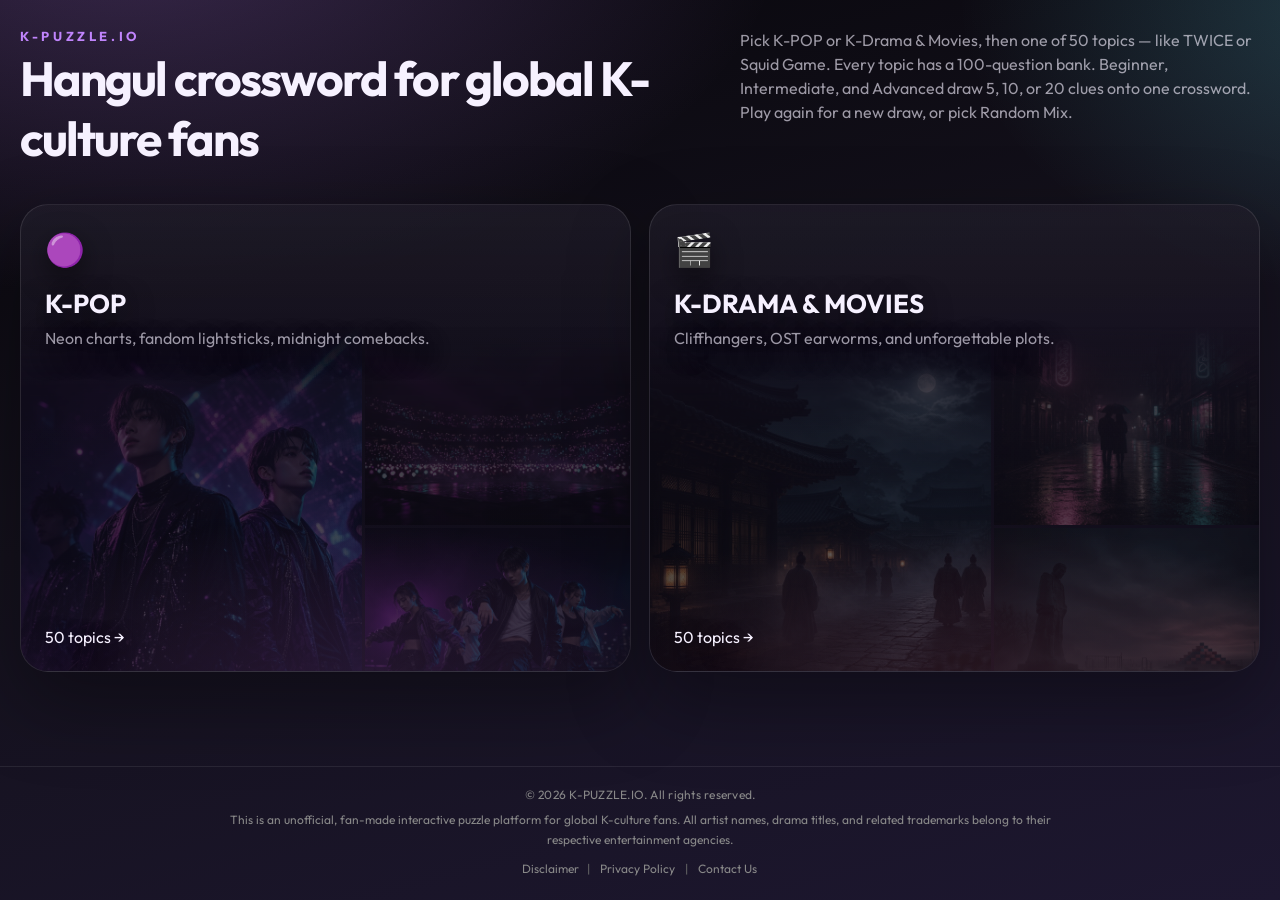
==== index.html @ b5e1f6b6 "feat: add site footer with privacy policy and contact form. Co-authored-by: Cursor <cursoragent@curs" ====
<!DOCTYPE html>
<html lang="en">
<head>
  <meta charset="UTF-8">
  <meta name="viewport" content="width=device-width, initial-scale=1.0, viewport-fit=cover">
  <title>K-PUZZLE.IO — Hangul Crossword</title>
  <meta name="description" content="Hangul crossword puzzles for K-POP and K-Drama fans. Clear a topic, then share your time.">
  <meta property="og:title" content="K-PUZZLE.IO — Hangul Crossword">
  <meta property="og:description" content="I just cleared a Hangul crossword on K-PUZZLE.IO. Can you beat my time?">
  <meta property="og:type" content="website">
  <link rel="preconnect" href="https://fonts.googleapis.com">
  <link rel="preconnect" href="https://fonts.gstatic.com" crossorigin>
  <link href="https://fonts.googleapis.com/css2?family=Noto+Sans+KR:wght@500;700&family=Outfit:wght@400;600;800&display=swap" rel="stylesheet">
  <link rel="stylesheet" href="css/styles.css">
</head>
<body>
  <div id="app">
    <section id="lobby">
      <header class="topbar">
        <div class="brand">
          <strong>K-PUZZLE.IO</strong>
          <h1>Hangul crossword for global K-culture fans</h1>
        </div>
        <p class="lede">Pick K-POP or K-Drama &amp; Movies, then one of 50 topics — like TWICE or Squid Game. Every topic has a 100-question bank. Beginner, Intermediate, and Advanced draw 5, 10, or 20 clues onto one crossword. Play again for a new draw, or pick Random Mix.</p>
      </header>
      <div id="theme-grid" class="theme-grid"></div>
    </section>

    <section id="topics" class="hidden" hidden>
      <header class="game-top">
        <div>
          <button id="topics-back" class="ghost" type="button">← Themes</button>
          <h1 id="topics-title"></h1>
          <p id="topics-vibe" class="vibe"></p>
          <div class="topic-tools">
            <input id="topic-search" type="search" placeholder="Search a topic…" autocomplete="off">
            <p id="topic-count"></p>
          </div>
        </div>
      </header>
      <div id="topic-grid" class="topic-grid"></div>
    </section>

    <section id="levels" class="hidden" hidden>
      <header class="game-top">
        <div>
          <button id="levels-back" class="ghost" type="button">← Topics</button>
          <h1 id="levels-title"></h1>
          <p id="levels-hangul" class="topic-hangul"></p>
          <p id="levels-vibe" class="vibe"></p>
        </div>
      </header>
      <div id="level-grid" class="topic-grid"></div>
    </section>

    <section id="game" class="hidden" hidden>
      <header class="game-top">
        <div class="game-top-main">
          <button id="back-btn" class="ghost" type="button">← Topics</button>
          <h1 id="topic-title"></h1>
          <p id="topic-hangul" class="topic-hangul"></p>
          <p id="topic-vibe" class="vibe"></p>
        </div>
        <time id="game-timer" class="game-timer" aria-label="Elapsed time">0:00</time>
        <p id="progress" class="progress pill"></p>
        <button id="hud-shuffle" class="shuffle hud-shuffle" type="button">Shuffle</button>
      </header>

      <div class="game-shell">
        <section class="bank-card">
          <div class="bank-head">
            <h2>Letter bank</h2>
            <button id="shuffle-btn" class="shuffle" type="button">Shuffle</button>
          </div>
          <div id="bank" class="bank"></div>
        </section>

        <section class="board-card">
          <p id="board-topic" class="board-topic"></p>
          <div id="board" class="crossword"></div>
          <div class="play-clue">
            <div id="active-clue" class="active-clue" role="status" aria-live="polite"></div>
            <button id="clues-toggle" class="clues-toggle" type="button" aria-expanded="false" aria-controls="clues">
              Clues
            </button>
          </div>
          <p id="status" class="status"></p>
        </section>

        <aside class="side-card" id="side-card">
          <div class="clues-head">
            <h2>Clues</h2>
            <button id="clues-close" class="ghost clues-close" type="button">Close</button>
          </div>
          <div id="clues" class="clue-list"></div>
        </aside>
      </div>
    </section>
  </div>

  <footer class="site-footer">
    <p class="site-footer-copy">© 2026 K-PUZZLE.IO. All rights reserved.</p>
    <p class="site-footer-disclaimer">This is an unofficial, fan-made interactive puzzle platform for global K-culture fans. All artist names, drama titles, and related trademarks belong to their respective entertainment agencies.</p>
    <nav class="site-footer-links" aria-label="Legal">
      <span>Disclaimer</span>
      <span class="site-footer-sep" aria-hidden="true">|</span>
      <button type="button" id="open-privacy" aria-haspopup="dialog" aria-controls="privacy-modal">Privacy Policy</button>
      <span class="site-footer-sep" aria-hidden="true">|</span>
      <button type="button" id="open-contact" aria-haspopup="dialog" aria-controls="contact-modal">Contact Us</button>
    </nav>
  </footer>

  <div id="privacy-modal" class="site-modal hidden" hidden role="dialog" aria-modal="true" aria-labelledby="privacy-title">
    <div class="site-modal-card site-modal-card--wide">
      <header class="site-modal-head">
        <h2 id="privacy-title">Privacy Policy</h2>
        <button type="button" class="site-modal-close" data-close-modal aria-label="Close">Close</button>
      </header>
      <div class="site-modal-body">
        <p class="site-modal-updated">Last updated: September 11, 2026</p>
        <p>K-PUZZLE.IO (“we”, “our”, or “the site”) is a fan-made Hangul crossword platform. This policy explains what information we collect, how cookies and advertising may be used, and the choices you have. Using the site means you agree to this policy.</p>

        <h3>Information we collect</h3>
        <p>We do not require an account. We may collect:</p>
        <ul>
          <li><strong>Play data stored on your device.</strong> Puzzle clear times and similar progress may be saved in your browser’s local storage so your rank and history can be shown on this device.</li>
          <li><strong>Messages you send us.</strong> If you use Contact Us, we receive the email address you provide (so we can reply) and the contents of your message.</li>
          <li><strong>Technical data.</strong> Standard server or advertising logs may include IP address, browser type, device type, referring URL, and pages viewed.</li>
        </ul>

        <h3>Cookies and similar technologies</h3>
        <p>Cookies are small text files stored on your device. We and our partners may use cookies, pixels, and local storage to run the site, remember preferences, measure traffic, and show ads.</p>
        <p>You can control cookies in your browser settings. Blocking some cookies may limit features such as saved progress or personalized ads.</p>

        <h3>Google AdSense and advertising cookies</h3>
        <p>This site uses Google AdSense to display advertisements. Third-party vendors, including Google, use cookies to serve ads based on your prior visits to this website or other websites.</p>
        <p>Google’s use of advertising cookies enables it and its partners to serve ads to you based on your visit to this site and/or other sites on the Internet.</p>
        <p>Users may opt out of personalized advertising by visiting <a href="https://www.google.com/settings/ads" target="_blank" rel="noopener noreferrer">Google Ads Settings</a>. You can also opt out of some third-party vendors’ use of cookies for personalized advertising at <a href="https://www.aboutads.info/choices/" target="_blank" rel="noopener noreferrer">www.aboutads.info/choices</a>.</p>
        <p>How Google uses data from sites or apps that use its services is described here: <a href="https://policies.google.com/technologies/ads" target="_blank" rel="noopener noreferrer">Google Advertising Policies</a>.</p>
        <p>These vendors may collect data such as your IP address, cookie identifiers, and browsing activity on this and other sites to show relevant ads, limit how often you see an ad, and measure ad performance.</p>

        <h3>How we use information</h3>
        <ul>
          <li>To operate, maintain, and improve K-PUZZLE.IO</li>
          <li>To respond to inquiries sent through Contact Us</li>
          <li>To remember gameplay progress on your device</li>
          <li>To show ads and understand how the site is used</li>
        </ul>
        <p>We do not sell your personal information.</p>

        <h3>Third-party services</h3>
        <p>Google and other advertising or infrastructure partners process data under their own policies. We do not control those third-party cookies or how those companies use the data they collect.</p>

        <h3>Children</h3>
        <p>K-PUZZLE.IO is intended for a general audience and is not directed at children under 13. We do not knowingly collect personal information from children under 13.</p>

        <h3>Changes</h3>
        <p>We may update this policy from time to time. The “Last updated” date at the top will change when we do. Continued use of the site after an update means you accept the revised policy.</p>

        <h3>Contact</h3>
        <p>Questions about this policy or your data can be sent with the Contact Us link in the site footer. Please include a reply email so we can respond.</p>
      </div>
    </div>
  </div>

  <div id="contact-modal" class="site-modal hidden" hidden role="dialog" aria-modal="true" aria-labelledby="contact-title">
    <div class="site-modal-card">
      <header class="site-modal-head">
        <h2 id="contact-title">Contact Us</h2>
        <button type="button" class="site-modal-close" data-close-modal aria-label="Close">Close</button>
      </header>
      <form id="contact-form" class="contact-form" novalidate>
        <label class="contact-field">
          <span>Your email</span>
          <input id="contact-email" name="email" type="email" inputmode="email" autocomplete="email" required placeholder="you@email.com">
        </label>
        <label class="contact-field">
          <span>Message</span>
          <textarea id="contact-message" name="message" required rows="5" placeholder="A question, bug, or idea…"></textarea>
        </label>
        <input class="contact-honey" type="text" name="_honey" tabindex="-1" autocomplete="off" aria-hidden="true">
        <p id="contact-status" class="contact-status" role="status"></p>
        <button id="contact-submit" class="primary contact-submit" type="submit">Send</button>
      </form>
    </div>
  </div>

  <div id="win" class="win hidden" hidden role="dialog" aria-modal="true" aria-labelledby="win-title">
    <canvas id="fireworks" class="fireworks" aria-hidden="true"></canvas>
    <div class="win-card">
      <p class="win-kicker">Puzzle cleared</p>
      <h2 id="win-title">Congratulations</h2>
      <p id="win-copy"></p>
      <div class="win-stats">
        <div class="win-stat">
          <span>Time</span>
          <strong id="win-time">0:00</strong>
        </div>
        <div class="win-stat">
          <span>Rank</span>
          <strong id="win-rank">Top —%</strong>
        </div>
      </div>
      <div class="win-actions">
        <button id="retry-btn" class="primary" type="button">RETRY</button>
        <button id="share-btn" class="share" type="button" aria-expanded="false" aria-controls="share-menu">Share</button>
      </div>
      <div id="share-menu" class="share-menu hidden" hidden>
        <button type="button" data-share="instagram" aria-label="Share to Instagram">
          <svg viewBox="0 0 24 24" aria-hidden="true"><path fill="currentColor" d="M7 3h10a4 4 0 0 1 4 4v10a4 4 0 0 1-4 4H7a4 4 0 0 1-4-4V7a4 4 0 0 1 4-4zm5 4.6A4.4 4.4 0 1 0 16.4 12 4.4 4.4 0 0 0 12 7.6zm0 7.2A2.8 2.8 0 1 1 14.8 12 2.8 2.8 0 0 1 12 14.8zM17.35 6.4a1.05 1.05 0 1 0 1.05 1.05 1.05 1.05 0 0 0-1.05-1.05z"/></svg>
          Instagram
        </button>
        <button type="button" data-share="x" aria-label="Share to X">
          <svg viewBox="0 0 24 24" aria-hidden="true"><path fill="currentColor" d="M14.7 10.4 21.2 3h-1.5l-5.6 6.4L9.6 3H3.8l6.9 10.1L3.8 21h1.5l6-6.9 4.8 6.9h5.8zm-2.1 2.5-.7-1-5.9-8.3h2.5l4.8 6.8.7 1 6.2 8.8h-2.5z"/></svg>
          X
        </button>
        <button type="button" data-share="facebook" aria-label="Share to Facebook">
          <svg viewBox="0 0 24 24" aria-hidden="true"><path fill="currentColor" d="M14.5 8.5V6.8c0-.7.5-1 1.2-1h1.8V3h-2.5C11.8 3 10 4.8 10 7.2v1.3H8v3h2V21h3.5v-9.5h2.4l.6-3z"/></svg>
          Facebook
        </button>
      </div>
      <p id="win-toast" class="win-toast hidden" hidden></p>
    </div>
  </div>

  <script src="js/topics-kpop.js"></script>
  <script src="js/topics-kdrama.js"></script>
  <script src="js/data.js"></script>
  <script src="js/engine.js"></script>
  <script src="js/pack.js"></script>
  <script src="js/app.js"></script>
</body>
</html>
---- css/styles.css ----
:root {
  --bg-0: #07060b;
  --bg-1: #14111c;
  --bg-2: #1d1730;
  --ink: #f6f1ff;
  --muted: rgba(246, 241, 255, 0.62);
  --line: rgba(255, 255, 255, 0.1);
  --accent: #c084fc;
  --accent-2: #67e8f9;
  --card: rgba(18, 14, 28, 0.72);
  --ok: #4ade80;
  --bad: #fb7185;
  --shadow: 0 30px 80px rgba(0, 0, 0, 0.35);
  --radius: 28px;
  --cell: 64px;
}

* {
  box-sizing: border-box;
}

html,
body {
  margin: 0;
  min-height: 100%;
}

body {
  display: flex;
  flex-direction: column;
  min-height: 100dvh;
  font-family: "Outfit", "Noto Sans KR", sans-serif;
  color: var(--ink);
  background:
    radial-gradient(1200px 700px at 10% -10%, color-mix(in srgb, var(--accent) 28%, transparent), transparent 55%),
    radial-gradient(900px 600px at 110% 0%, color-mix(in srgb, var(--accent-2) 22%, transparent), transparent 50%),
    linear-gradient(165deg, var(--bg-0), var(--bg-1) 45%, var(--bg-2));
  background-attachment: fixed;
}

body[data-theme="k-pop"] {
  --bg-0: #120617;
  --bg-1: #1c0b2e;
  --bg-2: #2a1050;
  --accent: #e879f9;
  --accent-2: #22d3ee;
}

body[data-theme="k-drama"] {
  --bg-0: #07110e;
  --bg-1: #10201b;
  --bg-2: #16302a;
  --accent: #fb7185;
  --accent-2: #4ade80;
}

button,
.tile,
.cell,
.theme-card,
.topic-card,
.clue {
  font: inherit;
}

button {
  cursor: pointer;
}

.hidden {
  display: none !important;
}

#app {
  flex: 1 0 auto;
  width: min(1240px, calc(100% - 32px));
  margin: 0 auto;
  padding: 28px 0 40px;
}

#app:has(#game:not([hidden])) {
  width: min(1760px, calc(100vw - 28px));
  padding: 16px 0 32px;
}

.topbar,
.game-top {
  display: flex;
  justify-content: space-between;
  gap: 16px;
  align-items: flex-start;
}

.game-timer,
.hud-shuffle,
.play-clue,
.clues-close {
  display: none;
}

.clues-head {
  display: flex;
  align-items: center;
  justify-content: space-between;
  gap: 12px;
  margin: 0 0 12px;
}

.clues-head h2 {
  margin: 0;
}

.brand {
  display: flex;
  flex-direction: column;
  gap: 4px;
}

.brand strong {
  font-size: 13px;
  letter-spacing: 0.28em;
  text-transform: uppercase;
  color: var(--accent);
}

.brand h1,
.game-top h1 {
  margin: 0;
  font-size: clamp(28px, 5vw, 48px);
  letter-spacing: -0.04em;
}

#game .game-top h1 {
  font-size: clamp(22px, 2.6vw, 32px);
}

#game .topic-hangul {
  margin: 2px 0 0;
  font-size: 16px;
}

.lede,
.vibe,
.progress,
.clue-meta,
.topic-hangul {
  color: var(--muted);
}

.lede {
  max-width: 520px;
  margin: 0;
  line-height: 1.5;
}

.pill {
  border: 1px solid var(--line);
  background: rgba(255, 255, 255, 0.04);
  color: var(--ink);
  border-radius: 999px;
  padding: 10px 16px;
  backdrop-filter: blur(16px);
}

.theme-grid {
  display: grid;
  grid-template-columns: repeat(2, minmax(0, 1fr));
  gap: 18px;
  margin-top: 36px;
}

.theme-card {
  position: relative;
  isolation: isolate;
  overflow: hidden;
  text-align: left;
  border: 1px solid var(--line);
  border-radius: var(--radius);
  min-height: clamp(420px, 52vh, 540px);
  padding: 24px;
  color: var(--ink);
  background:
    linear-gradient(180deg, rgba(255, 255, 255, 0.05), transparent 40%),
    var(--card);
  box-shadow: var(--shadow);
  display: flex;
  flex-direction: column;
  justify-content: space-between;
  transition: transform 180ms ease, border-color 180ms ease;
}

.theme-mosaic {
  position: absolute;
  left: 0;
  right: 0;
  bottom: 0;
  top: 26%;
  z-index: 0;
  display: grid;
  grid-template-columns: 1.18fr 0.92fr;
  grid-template-rows: 1fr 1fr;
  gap: 3px;
  pointer-events: none;
  opacity: 0.4;
  mask-image: linear-gradient(180deg, transparent 0%, rgba(0, 0, 0, 0.55) 22%, #000 58%);
  -webkit-mask-image: linear-gradient(180deg, transparent 0%, rgba(0, 0, 0, 0.55) 22%, #000 58%);
  transition: opacity 220ms ease;
}

.theme-mosaic img {
  width: 100%;
  height: 100%;
  object-fit: cover;
  display: block;
  filter: saturate(0.88) brightness(0.78);
}

.theme-mosaic img:first-child {
  grid-row: 1 / -1;
}

.theme-card::after {
  content: "";
  position: absolute;
  inset: 0;
  z-index: 1;
  pointer-events: none;
  background:
    linear-gradient(180deg, rgba(12, 10, 20, 0.08) 12%, transparent 42%, rgba(12, 10, 20, 0.42) 100%),
    radial-gradient(120% 70% at 50% 108%, color-mix(in srgb, var(--card-accent) 22%, transparent), transparent 58%);
}

.theme-card-copy {
  position: relative;
  z-index: 2;
  display: flex;
  flex-direction: column;
  justify-content: space-between;
  flex: 1;
  min-height: 0;
  text-shadow: 0 10px 28px rgba(0, 0, 0, 0.55);
}

.theme-card:hover,
.theme-card:focus-visible {
  transform: translateY(-6px);
  border-color: color-mix(in srgb, var(--card-accent) 70%, white);
}

.theme-card:hover .theme-mosaic,
.theme-card:focus-visible .theme-mosaic {
  opacity: 0.52;
}

.theme-card[data-key="k-drama"] .theme-mosaic {
  opacity: 0.46;
}

.theme-card[data-key="k-drama"]:hover .theme-mosaic,
.theme-card[data-key="k-drama"]:focus-visible .theme-mosaic {
  opacity: 0.58;
}

.theme-card[data-key="k-drama"] .theme-mosaic img {
  filter: saturate(0.92) brightness(0.88);
}

.theme-card .emoji {
  font-size: 32px;
}

.theme-card h2 {
  margin: 18px 0 8px;
  font-size: 26px;
}

.theme-card p {
  margin: 0;
  color: var(--muted);
}

.theme-card[data-key="k-pop"] { --card-accent: #e879f9; }
.theme-card[data-key="k-drama"] { --card-accent: #fb7185; }

.topic-grid {
  display: grid;
  grid-template-columns: repeat(3, minmax(0, 1fr));
  gap: 14px;
  margin-top: 24px;
}

.topic-tools {
  display: flex;
  align-items: center;
  gap: 16px;
  margin-top: 18px;
  flex-wrap: wrap;
}

.topic-tools input {
  flex: 1;
  min-width: 220px;
  max-width: 420px;
  border: 1px solid var(--line);
  border-radius: 999px;
  padding: 12px 18px;
  color: var(--ink);
  background: color-mix(in srgb, var(--card) 80%, black);
}

.topic-tools input::placeholder {
  color: var(--muted);
}

.topic-tools p {
  margin: 0;
  color: var(--muted);
  font-size: 14px;
}

.topic-card {
  text-align: left;
  border: 1px solid var(--line);
  border-radius: var(--radius);
  min-height: 188px;
  padding: 20px;
  color: var(--ink);
  background:
    linear-gradient(180deg, rgba(255, 255, 255, 0.05), transparent 40%),
    var(--card);
  box-shadow: var(--shadow);
  display: flex;
  flex-direction: column;
  justify-content: space-between;
  transition: transform 180ms ease, border-color 180ms ease;
}

#topic-grid .topic-card {
  position: relative;
  isolation: isolate;
  overflow: hidden;
}

#topic-grid .topic-art {
  position: absolute;
  inset: 0;
  z-index: 0;
  pointer-events: none;
  opacity: 0.24;
  mask-image: linear-gradient(180deg, transparent 0%, rgba(0, 0, 0, 0.5) 26%, #000 68%);
  -webkit-mask-image: linear-gradient(180deg, transparent 0%, rgba(0, 0, 0, 0.5) 26%, #000 68%);
  transition: opacity 220ms ease;
}

body[data-theme="k-drama"] #topic-grid .topic-art {
  opacity: 0.34;
}

#topic-grid .topic-art img {
  width: 100%;
  height: 100%;
  object-fit: cover;
  display: block;
  filter: saturate(0.88) brightness(0.74);
}

body[data-theme="k-drama"] #topic-grid .topic-art img {
  filter: saturate(0.92) brightness(0.82);
}

#topic-grid .topic-card:hover .topic-art,
#topic-grid .topic-card:focus-visible .topic-art {
  opacity: 0.32;
}

body[data-theme="k-drama"] #topic-grid .topic-card:hover .topic-art,
body[data-theme="k-drama"] #topic-grid .topic-card:focus-visible .topic-art {
  opacity: 0.44;
}

#topic-grid .topic-card::after {
  content: "";
  position: absolute;
  inset: 0;
  z-index: 1;
  pointer-events: none;
  background:
    linear-gradient(180deg, rgba(12, 10, 20, 0.22) 8%, transparent 42%, rgba(12, 10, 20, 0.5) 100%),
    radial-gradient(120% 70% at 50% 108%, color-mix(in srgb, var(--accent) 16%, transparent), transparent 58%);
}

#topic-grid .topic-card-copy,
#topic-grid .topic-card-meta {
  position: relative;
  z-index: 2;
  text-shadow: 0 8px 22px rgba(0, 0, 0, 0.62);
}

.topic-card:hover,
.topic-card:focus-visible {
  transform: translateY(-6px);
  border-color: color-mix(in srgb, var(--accent) 70%, white);
}

.topic-card h2 {
  margin: 0 0 4px;
  font-size: 22px;
  letter-spacing: -0.04em;
}

.topic-card .hangul {
  margin: 0 0 12px;
  color: var(--accent);
  font-family: "Noto Sans KR", sans-serif;
  font-weight: 700;
  font-size: 15px;
}

.topic-card p {
  margin: 0;
  color: var(--muted);
}

.topic-card.random {
  border-color: color-mix(in srgb, var(--accent-2) 45%, var(--line));
  background:
    linear-gradient(180deg, color-mix(in srgb, var(--accent-2) 16%, transparent), transparent 42%),
    var(--card);
}

.topic-grid.levels-grid,
#level-grid {
  grid-template-columns: repeat(3, minmax(0, 1fr));
}

#level-grid .topic-card[data-level="beginner"] { --level-accent: #4ade80; }
#level-grid .topic-card[data-level="intermediate"] { --level-accent: #fbbf24; }
#level-grid .topic-card[data-level="advanced"] { --level-accent: #fb7185; }

#level-grid .topic-card .hangul {
  color: var(--level-accent, var(--accent));
}

.topic-hangul {
  margin: 6px 0 0;
  font-family: "Noto Sans KR", sans-serif;
  font-weight: 700;
  font-size: 20px;
  color: var(--accent);
}

.board-topic {
  margin: 0 0 4px;
  text-align: center;
  font-size: 13px;
  font-weight: 700;
  letter-spacing: 0.22em;
  text-transform: uppercase;
  color: var(--accent);
}

.ghost {
  border: 0;
  background: transparent;
  color: var(--muted);
  padding: 0;
}

.ghost:hover,
.ghost:focus-visible {
  color: var(--ink);
}

.game-shell {
  display: grid;
  grid-template-columns: minmax(0, 1.55fr) minmax(440px, 0.8fr);
  grid-template-areas:
    "bank bank"
    "board clues";
  gap: 16px;
  margin-top: 18px;
  align-items: start;
}

.board-card,
.side-card,
.bank-card {
  border: 1px solid var(--line);
  border-radius: var(--radius);
  background: var(--card);
  box-shadow: var(--shadow);
  backdrop-filter: blur(18px);
}

.bank-card {
  grid-area: bank;
  padding: 14px 18px 16px;
}

.board-card {
  grid-area: board;
  padding: 16px;
  overflow: visible;
}

.crossword {
  --gap: 3px;
  --cols: 8;
  container-type: inline-size;
  display: grid;
  gap: var(--gap);
  width: min(100%, calc(var(--cols) * var(--cell) + (var(--cols) - 1) * var(--gap)));
  margin: 12px auto 8px;
  grid-template-columns: repeat(var(--cols), minmax(0, 1fr));
}

.crossword[data-level="beginner"] {
  --gap: 4px;
}

.crossword[data-level="intermediate"] {
  --gap: 3px;
}

.crossword[data-level="advanced"] {
  --gap: 3px;
}

.cell {
  width: 100%;
  aspect-ratio: 1;
  height: auto;
  min-width: 0;
  border: 0;
  border-radius: 12px;
  position: relative;
  display: grid;
  place-items: center;
  background: rgba(255, 255, 255, 0.92);
  color: #111;
  font-family: "Noto Sans KR", sans-serif;
  font-size: clamp(11px, calc(44cqw / var(--cols)), 22px);
  font-weight: 700;
  padding: 10px 0 0;
  line-height: 1;
}

.cell.block {
  background: transparent;
  pointer-events: none;
  box-shadow: none;
}

.cell.selected,
.cell.in-word {
  outline: 3px solid color-mix(in srgb, var(--accent) 80%, white);
}

.cell.selected {
  background: color-mix(in srgb, var(--accent-2) 55%, white);
}

.cell.wrong {
  background: #fecdd3;
}

.cell.correct {
  background: #bbf7d0;
}

.cell .num {
  position: absolute;
  top: 4px;
  left: 6px;
  font-family: "Outfit", sans-serif;
  font-size: 10px;
  font-weight: 700;
  color: #475569;
  line-height: 1;
}

.side-card {
  grid-area: clues;
  padding: 16px 18px 18px;
  max-height: none;
  overflow: visible;
}

.side-card h2,
.clues-head h2,
.bank-head {
  margin: 0 0 12px;
  font-size: 13px;
  letter-spacing: 0.18em;
  text-transform: uppercase;
  color: var(--accent-2);
}

.clues-head h2 {
  margin: 0;
}

.clue-list {
  display: flex;
  flex-direction: column;
  gap: 6px;
}

.clue-list.split {
  display: grid;
  grid-template-columns: 1fr 1fr;
  grid-auto-flow: column;
  grid-template-rows: repeat(var(--clue-rows, 10), auto);
  gap: 6px 10px;
}

.clue {
  width: 100%;
  text-align: left;
  border: 1px solid transparent;
  border-radius: 12px;
  padding: 7px 10px;
  background: rgba(255, 255, 255, 0.04);
  color: inherit;
  font-size: 13px;
  line-height: 1.35;
}

.clue.active {
  border-color: color-mix(in srgb, var(--accent) 65%, white);
  background: color-mix(in srgb, var(--accent) 16%, transparent);
}

.clue.correct {
  color: var(--ok);
}

.clue b {
  display: inline-block;
  min-width: 1.4em;
}

.clue em,
.clue .topic-tag {
  font-style: normal;
  font-size: 10px;
  letter-spacing: 0.12em;
  text-transform: uppercase;
  color: var(--accent-2);
}

.crossword.dense .cell {
  border-radius: 8px;
  padding: 8px 0 0;
}

.crossword.dense .cell .num {
  top: 2px;
  left: 4px;
  font-size: clamp(7px, calc(22cqw / var(--cols)), 10px);
}

.bank-head {
  display: flex;
  align-items: center;
  justify-content: space-between;
  margin: 0 0 10px;
}

.bank {
  display: flex;
  flex-wrap: wrap;
  gap: 6px;
}

.tile {
  width: 40px;
  height: 40px;
  flex: 0 0 40px;
  border: 1px solid var(--line);
  border-radius: 12px;
  background: linear-gradient(180deg, color-mix(in srgb, var(--accent) 28%, #1b1428), #1b1428);
  color: white;
  font-family: "Noto Sans KR", sans-serif;
  font-size: 17px;
  font-weight: 700;
}

.tile:disabled {
  opacity: 0.28;
}

.shuffle {
  border: 1px solid var(--line);
  background: rgba(255, 255, 255, 0.06);
  color: var(--ink);
  border-radius: 999px;
  padding: 8px 12px;
}

.status {
  min-height: 24px;
  margin: 14px 0 0;
  color: var(--muted);
}

.site-footer {
  flex-shrink: 0;
  display: flex;
  flex-direction: column;
  align-items: center;
  gap: 6px;
  width: 100%;
  margin-top: auto;
  padding: 18px 20px calc(22px + env(safe-area-inset-bottom, 0px));
  border-top: 1px solid rgba(255, 255, 255, 0.08);
  text-align: center;
}

.site-footer p {
  margin: 0;
  max-width: 52rem;
  font-size: 12px;
  line-height: 1.6;
  color: #888;
}

.site-footer-copy {
  letter-spacing: 0.02em;
}

.site-footer-links {
  display: flex;
  flex-wrap: wrap;
  align-items: center;
  justify-content: center;
  gap: 0;
  margin: 4px 0 0;
  font-size: 12px;
  line-height: 1.6;
  color: #888;
}

.site-footer-links button {
  margin: 0;
  border: 0;
  padding: 0 2px;
  background: transparent;
  color: #888;
  font: inherit;
  letter-spacing: inherit;
}

.site-footer-links button:hover,
.site-footer-links button:focus-visible {
  color: #bbb;
  text-decoration: underline;
  text-underline-offset: 3px;
}

.site-footer-sep {
  margin: 0 8px;
  color: #666;
}

.site-modal {
  position: fixed;
  inset: 0;
  z-index: 50;
  display: grid;
  place-items: center;
  padding: 20px;
  background: rgba(5, 4, 10, 0.78);
  backdrop-filter: blur(12px);
}

.site-modal-card {
  position: relative;
  width: min(420px, 100%);
  max-height: min(86vh, 640px);
  display: flex;
  flex-direction: column;
  border-radius: 22px;
  padding: 22px 22px 20px;
  background: linear-gradient(180deg, rgba(28, 20, 44, 0.96), rgba(12, 10, 20, 0.98));
  border: 1px solid color-mix(in srgb, var(--accent) 38%, var(--line));
  box-shadow: 0 30px 80px rgba(0, 0, 0, 0.45), 0 0 0 1px rgba(255, 255, 255, 0.04) inset;
  animation: win-pop 0.45s cubic-bezier(0.2, 1.2, 0.32, 1);
}

.site-modal-card--wide {
  width: min(560px, 100%);
  max-height: min(88vh, 720px);
}

.site-modal-head {
  display: flex;
  align-items: center;
  justify-content: space-between;
  gap: 12px;
  margin-bottom: 14px;
}

.site-modal-head h2 {
  margin: 0;
  font-size: 20px;
  letter-spacing: -0.03em;
}

.site-modal-close {
  flex-shrink: 0;
  border: 1px solid var(--line);
  background: rgba(255, 255, 255, 0.06);
  color: var(--muted);
  border-radius: 999px;
  padding: 6px 12px;
  font-size: 12px;
  font-weight: 600;
}

.site-modal-close:hover,
.site-modal-close:focus-visible {
  color: var(--ink);
  border-color: color-mix(in srgb, var(--accent) 55%, var(--line));
}

.site-modal-body {
  min-height: 0;
  overflow: auto;
  padding-right: 4px;
  color: var(--muted);
  font-size: 13px;
  line-height: 1.65;
}

.site-modal-body h3 {
  margin: 18px 0 6px;
  color: var(--ink);
  font-size: 14px;
  letter-spacing: 0.02em;
}

.site-modal-body p,
.site-modal-body ul {
  margin: 0 0 10px;
}

.site-modal-body ul {
  padding-left: 1.15em;
}

.site-modal-body a {
  color: var(--accent-2);
}

.site-modal-updated {
  margin-bottom: 12px !important;
  font-size: 11px;
  letter-spacing: 0.04em;
  text-transform: uppercase;
  color: #888;
}

.contact-form {
  display: grid;
  gap: 12px;
}

.contact-field {
  display: grid;
  gap: 6px;
  color: var(--muted);
  font-size: 12px;
  font-weight: 600;
  letter-spacing: 0.04em;
}

.contact-field input,
.contact-field textarea {
  width: 100%;
  border: 1px solid var(--line);
  border-radius: 14px;
  padding: 11px 14px;
  color: var(--ink);
  background: color-mix(in srgb, var(--card) 80%, black);
  font: inherit;
  font-weight: 400;
  letter-spacing: 0;
}

.contact-field textarea {
  resize: vertical;
  min-height: 112px;
  line-height: 1.5;
}

.contact-field input::placeholder,
.contact-field textarea::placeholder {
  color: rgba(246, 241, 255, 0.38);
}

.contact-field input:focus,
.contact-field textarea:focus {
  outline: none;
  border-color: color-mix(in srgb, var(--accent) 65%, var(--line));
}

.contact-honey {
  position: absolute;
  left: -9999px;
  width: 1px;
  height: 1px;
  opacity: 0;
  pointer-events: none;
}

.contact-status {
  min-height: 18px;
  margin: 0;
  font-size: 13px;
  color: var(--accent-2);
}

.contact-status.is-error {
  color: var(--bad);
}

.contact-submit {
  width: 100%;
}

.contact-submit:disabled {
  opacity: 0.65;
  cursor: wait;
}

.win {
  position: fixed;
  inset: 0;
  z-index: 40;
  background: rgba(5, 4, 10, 0.72);
  display: grid;
  place-items: center;
  padding: 24px;
  overflow: hidden;
}

.fireworks {
  position: absolute;
  inset: 0;
  width: 100%;
  height: 100%;
  pointer-events: none;
}

.win-card {
  position: relative;
  z-index: 1;
  width: min(440px, 100%);
  border-radius: 28px;
  padding: 32px 28px 26px;
  background: linear-gradient(180deg, rgba(28, 20, 44, 0.96), rgba(12, 10, 20, 0.98));
  border: 1px solid color-mix(in srgb, var(--accent) 38%, var(--line));
  box-shadow: 0 30px 80px rgba(0, 0, 0, 0.45), 0 0 0 1px rgba(255, 255, 255, 0.04) inset;
  text-align: center;
  max-height: min(92vh, 760px);
  overflow: auto;
  animation: win-pop 0.55s cubic-bezier(0.2, 1.2, 0.32, 1);
}

.win-kicker {
  margin: 0 0 6px;
  font-size: 12px;
  letter-spacing: 0.28em;
  text-transform: uppercase;
  color: var(--accent-2);
}

.win-card h2 {
  margin: 0 0 8px;
  font-size: clamp(32px, 6vw, 42px);
  letter-spacing: -0.04em;
  background: linear-gradient(90deg, #fff7d6, #ffd76a 40%, var(--accent) 80%, var(--accent-2));
  -webkit-background-clip: text;
  background-clip: text;
  color: transparent;
}

.win-card #win-copy {
  margin: 0;
  color: var(--muted);
  line-height: 1.5;
}

.win-stats {
  display: grid;
  grid-template-columns: 1fr 1fr;
  gap: 12px;
  margin: 22px 0 4px;
}

.win-stat {
  border: 1px solid var(--line);
  background: rgba(255, 255, 255, 0.04);
  border-radius: 18px;
  padding: 14px 12px 12px;
}

.win-stat span {
  display: block;
  font-size: 11px;
  letter-spacing: 0.18em;
  text-transform: uppercase;
  color: var(--muted);
}

.win-stat strong {
  display: block;
  margin-top: 6px;
  font-size: 28px;
  letter-spacing: -0.03em;
}

.win-actions {
  display: grid;
  grid-template-columns: 1fr 1fr;
  gap: 10px;
  margin-top: 22px;
}

.primary,
.share {
  margin-top: 0;
  border: 0;
  border-radius: 999px;
  padding: 13px 18px;
  font-weight: 800;
  letter-spacing: 0.08em;
}

.primary {
  background: linear-gradient(90deg, var(--accent), var(--accent-2));
  color: #111;
}

.share {
  border: 1px solid var(--line);
  background: rgba(255, 255, 255, 0.06);
  color: var(--ink);
}

.share[aria-expanded="true"] {
  border-color: color-mix(in srgb, var(--accent) 55%, var(--line));
}

.share-menu {
  display: grid;
  gap: 8px;
  margin-top: 14px;
}

.share-menu button {
  display: flex;
  align-items: center;
  justify-content: center;
  gap: 10px;
  width: 100%;
  border: 1px solid var(--line);
  background: rgba(255, 255, 255, 0.05);
  color: var(--ink);
  border-radius: 999px;
  padding: 11px 16px;
  font-weight: 700;
}

.share-menu button svg {
  width: 16px;
  height: 16px;
}

.share-menu button[data-share="instagram"] {
  background: linear-gradient(90deg, #f58529, #dd2a7b 45%, #8134af);
  border-color: transparent;
  color: #fff;
}

.share-menu button[data-share="x"] {
  background: #111;
  border-color: rgba(255, 255, 255, 0.16);
}

.share-menu button[data-share="facebook"] {
  background: #1877f2;
  border-color: transparent;
  color: #fff;
}

.win-toast {
  margin: 12px 0 0;
  min-height: 20px;
  color: var(--accent-2);
  font-size: 13px;
}

@keyframes win-pop {
  from {
    opacity: 0;
    transform: translateY(16px) scale(0.94);
  }
  to {
    opacity: 1;
    transform: none;
  }
}

@media (prefers-reduced-motion: reduce) {
  .win-card {
    animation: none;
  }

  .fireworks {
    display: none;
  }

  .theme-card,
  .theme-mosaic,
  #topic-grid .topic-art {
    transition: none;
  }
}

@media (max-width: 1100px) {
  #app:has(#game:not([hidden])) {
    width: calc(100% - 20px);
  }

  .game-shell {
    grid-template-columns: 1fr;
    grid-template-areas:
      "bank"
      "board"
      "clues";
  }

  .clue-list.split {
    grid-template-columns: 1fr;
    grid-auto-flow: row;
    grid-template-rows: none;
  }

  .side-card {
    max-height: none;
  }
}

@media (max-width: 860px) {
  .theme-grid,
  .topic-grid,
  .topbar,
  .game-top {
    grid-template-columns: 1fr;
    display: flex;
    flex-direction: column;
  }

  .theme-card {
    min-height: 360px;
  }

  :root {
    --cell: 52px;
  }

  .tile {
    width: 44px;
    height: 44px;
    flex-basis: 44px;
    font-size: 18px;
  }
}

@media (max-width: 768px) {
  html:has(#game:not([hidden])),
  body:has(#game:not([hidden])) {
    height: 100dvh;
    max-height: 100dvh;
    overflow: hidden;
    overscroll-behavior: none;
  }

  body:has(#game:not([hidden])) {
    background-attachment: scroll;
  }

  #app:has(#game:not([hidden])) {
    width: 100%;
    max-width: none;
    height: 100dvh;
    max-height: 100dvh;
    margin: 0;
    padding: 0;
    overflow: hidden;
  }

  body:has(#game:not([hidden])) .site-footer {
    display: none;
  }

  #game {
    display: flex;
    flex-direction: column;
    height: 100dvh;
    max-height: 100dvh;
    padding:
      calc(6px + env(safe-area-inset-top, 0px))
      8px
      calc(8px + env(safe-area-inset-bottom, 0px));
    overflow: hidden;
  }

  #game .game-top {
    display: grid;
    grid-template-columns: auto minmax(0, 1fr) auto;
    grid-template-areas: "back timer shuffle";
    align-items: center;
    gap: 8px;
    flex-direction: unset;
    flex-shrink: 0;
    padding: 2px 2px 8px;
  }

  #game .game-top-main {
    display: contents;
  }

  #game #back-btn {
    grid-area: back;
    min-height: 36px;
    padding: 6px 4px;
    font-size: 13px;
    font-weight: 700;
    white-space: nowrap;
  }

  #game .game-top h1,
  #game .topic-hangul,
  #game .vibe,
  #game #progress {
    display: none;
  }

  #game .game-timer {
    display: block;
    grid-area: timer;
    justify-self: center;
    margin: 0;
    font-size: 18px;
    font-weight: 800;
    letter-spacing: 0.04em;
    font-variant-numeric: tabular-nums;
    color: var(--ink);
  }

  #game .hud-shuffle {
    display: inline-flex;
    align-items: center;
    justify-content: center;
    grid-area: shuffle;
    min-height: 36px;
    padding: 6px 12px;
    font-size: 13px;
  }

  #game .game-shell {
    position: relative;
    flex: 1;
    min-height: 0;
    display: grid;
    grid-template-columns: minmax(0, 1fr);
    grid-template-rows: minmax(0, 1fr) auto;
    grid-template-areas:
      "board"
      "bank";
    gap: 8px;
    margin-top: 0;
    align-items: stretch;
    overflow: hidden;
  }

  #game .board-card,
  #game .bank-card,
  #game .side-card {
    border-radius: 18px;
  }

  #game .board-card {
    grid-area: board;
    min-height: 0;
    padding: 8px 8px 6px;
    display: flex;
    flex-direction: column;
    overflow: hidden;
  }

  #game .board-topic,
  #game .status {
    display: none;
  }

  #game .crossword {
    --gap: 2px;
    flex: 1 1 auto;
    align-self: center;
    min-height: 0;
    min-width: 0;
    width: min(100%, calc(var(--cols) * var(--cell) + (var(--cols) - 1) * var(--gap)));
    max-height: 100%;
    margin: 0 auto;
    align-content: center;
    justify-content: center;
    overflow: hidden;
  }

  #game .crossword[data-level="beginner"],
  #game .crossword[data-level="intermediate"],
  #game .crossword[data-level="advanced"] {
    --gap: 2px;
  }

  #game .cell {
    border-radius: 6px;
    padding: 7px 0 0;
    font-size: clamp(9px, calc(42cqw / var(--cols)), 16px);
  }

  #game .cell.selected,
  #game .cell.in-word {
    outline-width: 2px;
  }

  #game .cell .num {
    top: 2px;
    left: 3px;
    font-size: 8px;
  }

  #game .crossword.dense .cell {
    border-radius: 5px;
    padding: 6px 0 0;
  }

  #game .play-clue {
    display: grid;
    grid-template-columns: minmax(0, 1fr) auto;
    gap: 6px;
    align-items: stretch;
    flex-shrink: 0;
    margin-top: 8px;
  }

  #game .active-clue {
    display: grid;
    grid-template-columns: auto minmax(0, 1fr);
    column-gap: 8px;
    row-gap: 2px;
    align-items: start;
    min-height: 44px;
    max-height: 4.6em;
    overflow: hidden;
    border: 1px solid color-mix(in srgb, var(--accent) 55%, var(--line));
    border-radius: 14px;
    padding: 7px 10px;
    background: color-mix(in srgb, var(--accent) 16%, transparent);
    font-size: 12px;
    line-height: 1.35;
  }

  #game .active-clue-meta {
    grid-column: 1;
    display: inline-flex;
    align-items: baseline;
    gap: 4px;
    font-size: 10px;
    letter-spacing: 0.12em;
    text-transform: uppercase;
    color: var(--accent-2);
    white-space: nowrap;
  }

  #game .active-clue-meta b {
    font-size: 13px;
    letter-spacing: 0;
    color: var(--ink);
  }

  #game .active-clue .topic-tag {
    grid-column: 1 / -1;
    font-size: 10px;
    letter-spacing: 0.12em;
    text-transform: uppercase;
    color: var(--accent-2);
  }

  #game .active-clue-text {
    grid-column: 2;
    grid-row: 1;
    min-width: 0;
    display: -webkit-box;
    -webkit-line-clamp: 3;
    -webkit-box-orient: vertical;
    overflow: hidden;
    word-break: break-word;
  }

  #game .active-clue.prompt .active-clue-text,
  #game .active-clue.message .active-clue-text {
    grid-column: 1 / -1;
  }

  #game .active-clue.correct {
    border-color: color-mix(in srgb, var(--ok) 55%, var(--line));
    color: var(--ok);
  }

  #game .clues-toggle {
    display: inline-flex;
    align-items: center;
    justify-content: center;
    width: auto;
    min-width: 52px;
    padding: 0 10px;
    border: 1px solid var(--line);
    border-radius: 14px;
    background: rgba(255, 255, 255, 0.06);
    color: var(--ink);
    font-size: 10px;
    font-weight: 700;
    letter-spacing: 0.06em;
    text-transform: uppercase;
    line-height: 1.2;
    text-align: center;
  }

  #game .clues-toggle[aria-expanded="true"] {
    border-color: color-mix(in srgb, var(--accent) 65%, white);
    background: color-mix(in srgb, var(--accent) 16%, transparent);
  }

  #game .bank-card {
    grid-area: bank;
    padding: 8px 8px 6px;
    flex-shrink: 0;
  }

  #game .bank-head {
    display: none;
  }

  #game .bank {
    justify-content: center;
    gap: 4px;
    max-height: 112px;
    overflow-x: hidden;
    overflow-y: auto;
    overscroll-behavior: contain;
    -webkit-overflow-scrolling: touch;
  }

  #game .tile {
    width: 34px;
    height: 34px;
    flex: 0 0 34px;
    border-radius: 8px;
    font-size: 15px;
    touch-action: manipulation;
  }

  #game .side-card {
    display: none;
    grid-area: board;
    position: absolute;
    left: 8px;
    right: 8px;
    top: 8px;
    bottom: 8px;
    z-index: 12;
    max-height: none;
    padding: 12px;
    overflow: hidden;
    flex-direction: column;
    box-shadow: var(--shadow);
  }

  #game .side-card.is-open {
    display: flex;
  }

  #game .clues-head {
    flex-shrink: 0;
    margin: 0 0 8px;
  }

  #game .clues-close {
    display: inline-flex;
    font-size: 13px;
  }

  #game .clue-list,
  #game .clue-list.split {
    display: flex;
    flex-direction: column;
    grid-template-columns: none;
    grid-auto-flow: row;
    grid-template-rows: none;
    gap: 4px;
    min-height: 0;
    overflow-y: auto;
    overscroll-behavior: contain;
    -webkit-overflow-scrolling: touch;
  }

  #game .clue {
    padding: 8px 10px;
    font-size: 12px;
  }

  #game .cell,
  #game .tile,
  #game .clue,
  #game .clues-toggle,
  #game .hud-shuffle,
  #game #back-btn {
    touch-action: manipulation;
  }
}
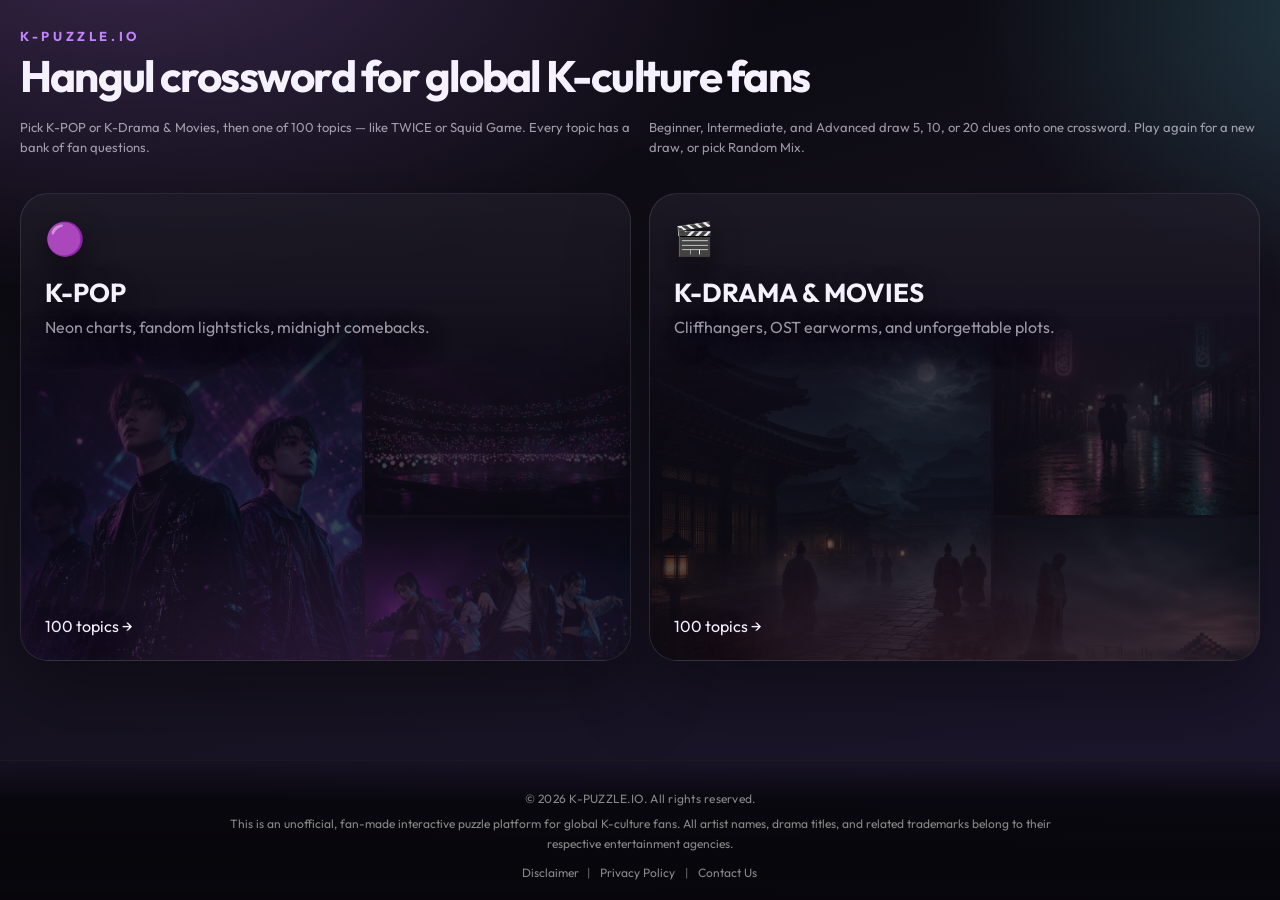
==== commit 99ac3c70: "feat: expand topic banks and add bilingual question admin. Grow K-POP and K-Drama to 100 topics with" ====
--- a/index.html
+++ b/index.html
@@ -11,7 +11,7 @@
   <link rel="preconnect" href="https://fonts.googleapis.com">
   <link rel="preconnect" href="https://fonts.gstatic.com" crossorigin>
   <link href="https://fonts.googleapis.com/css2?family=Noto+Sans+KR:wght@500;700&family=Outfit:wght@400;600;800&display=swap" rel="stylesheet">
-  <link rel="stylesheet" href="css/styles.css">
+  <link rel="stylesheet" href="css/styles.css?v=20260911e">
 </head>
 <body>
   <div id="app">
@@ -21,7 +21,10 @@
           <strong>K-PUZZLE.IO</strong>
           <h1>Hangul crossword for global K-culture fans</h1>
         </div>
-        <p class="lede">Pick K-POP or K-Drama &amp; Movies, then one of 50 topics — like TWICE or Squid Game. Every topic has a 100-question bank. Beginner, Intermediate, and Advanced draw 5, 10, or 20 clues onto one crossword. Play again for a new draw, or pick Random Mix.</p>
+        <div class="lede">
+          <p>Pick K-POP or K-Drama &amp; Movies, then one of 100 topics — like TWICE or Squid Game. Every topic has a bank of fan questions.</p>
+          <p>Beginner, Intermediate, and Advanced draw 5, 10, or 20 clues onto one crossword. Play again for a new draw, or pick Random Mix.</p>
+        </div>
       </header>
       <div id="theme-grid" class="theme-grid"></div>
     </section>
@@ -98,15 +101,15 @@
     </section>
   </div>
 
-  <footer class="site-footer">
+  <footer class="site-footer" id="site-footer">
     <p class="site-footer-copy">© 2026 K-PUZZLE.IO. All rights reserved.</p>
     <p class="site-footer-disclaimer">This is an unofficial, fan-made interactive puzzle platform for global K-culture fans. All artist names, drama titles, and related trademarks belong to their respective entertainment agencies.</p>
     <nav class="site-footer-links" aria-label="Legal">
       <span>Disclaimer</span>
       <span class="site-footer-sep" aria-hidden="true">|</span>
-      <button type="button" id="open-privacy" aria-haspopup="dialog" aria-controls="privacy-modal">Privacy Policy</button>
+      <a href="#privacy-modal" id="open-privacy" aria-haspopup="dialog" aria-controls="privacy-modal">Privacy Policy</a>
       <span class="site-footer-sep" aria-hidden="true">|</span>
-      <button type="button" id="open-contact" aria-haspopup="dialog" aria-controls="contact-modal">Contact Us</button>
+      <a href="#contact-modal" id="open-contact" aria-haspopup="dialog" aria-controls="contact-modal">Contact Us</a>
     </nav>
   </footer>
 
@@ -114,7 +117,7 @@
     <div class="site-modal-card site-modal-card--wide">
       <header class="site-modal-head">
         <h2 id="privacy-title">Privacy Policy</h2>
-        <button type="button" class="site-modal-close" data-close-modal aria-label="Close">Close</button>
+        <a href="#site-footer" class="site-modal-close" data-close-modal aria-label="Close">Close</a>
       </header>
       <div class="site-modal-body">
         <p class="site-modal-updated">Last updated: September 11, 2026</p>
@@ -167,7 +170,7 @@
     <div class="site-modal-card">
       <header class="site-modal-head">
         <h2 id="contact-title">Contact Us</h2>
-        <button type="button" class="site-modal-close" data-close-modal aria-label="Close">Close</button>
+        <a href="#site-footer" class="site-modal-close" data-close-modal aria-label="Close">Close</a>
       </header>
       <form id="contact-form" class="contact-form" novalidate>
         <label class="contact-field">
@@ -223,11 +226,12 @@
     </div>
   </div>
 
-  <script src="js/topics-kpop.js"></script>
-  <script src="js/topics-kdrama.js"></script>
-  <script src="js/data.js"></script>
-  <script src="js/engine.js"></script>
-  <script src="js/pack.js"></script>
-  <script src="js/app.js"></script>
+  <script src="js/topics-kpop.js?v=20260912e"></script>
+  <script src="js/topics-kdrama.js?v=20260912e"></script>
+  <script src="js/admin-store.js?v=20260912b"></script>
+  <script src="js/data.js?v=20260912e"></script>
+  <script src="js/engine.js?v=20260912a"></script>
+  <script src="js/pack.js?v=20260912d"></script>
+  <script src="js/app.js?v=20260912e"></script>
 </body>
 </html>
--- a/css/styles.css
+++ b/css/styles.css
@@ -75,12 +75,16 @@
   flex: 1 0 auto;
   width: min(1240px, calc(100% - 32px));
   margin: 0 auto;
-  padding: 28px 0 40px;
+  padding: 28px 0 168px;
 }
 
 #app:has(#game:not([hidden])) {
   width: min(1760px, calc(100vw - 28px));
   padding: 16px 0 32px;
+}
+
+body:has(#game:not([hidden])) .site-footer {
+  display: none;
 }
 
 .topbar,
@@ -91,6 +95,11 @@
   align-items: flex-start;
 }
 
+#lobby .topbar {
+  flex-direction: column;
+  gap: 14px;
+}
+
 .game-timer,
 .hud-shuffle,
 .play-clue,
@@ -130,6 +139,15 @@
   letter-spacing: -0.04em;
 }
 
+#lobby .brand {
+  width: 100%;
+}
+
+#lobby .brand h1 {
+  font-size: clamp(26px, 3.6vw, 44px);
+  white-space: nowrap;
+}
+
 #game .game-top h1 {
   font-size: clamp(22px, 2.6vw, 32px);
 }
@@ -148,9 +166,18 @@
 }
 
 .lede {
-  max-width: 520px;
+  display: grid;
+  grid-template-columns: minmax(0, 1fr) minmax(0, 1fr);
+  gap: 12px 18px;
+  width: 100%;
+  max-width: none;
   margin: 0;
-  line-height: 1.5;
+  font-size: 13px;
+  line-height: 1.55;
+}
+
+.lede p {
+  margin: 0;
 }
 
 .pill {
@@ -705,24 +732,36 @@
 }
 
 .site-footer {
-  flex-shrink: 0;
+  position: fixed;
+  left: 0;
+  right: 0;
+  bottom: 0;
+  z-index: 30;
   display: flex;
   flex-direction: column;
   align-items: center;
+  justify-content: flex-end;
   gap: 6px;
   width: 100%;
-  margin-top: auto;
-  padding: 18px 20px calc(22px + env(safe-area-inset-bottom, 0px));
+  margin: 0;
+  padding: 28px 24px calc(18px + env(safe-area-inset-bottom, 0px));
   border-top: 1px solid rgba(255, 255, 255, 0.08);
+  background: linear-gradient(180deg, transparent 0%, rgba(7, 6, 11, 0.88) 28%, rgba(7, 6, 11, 0.96) 100%);
   text-align: center;
+  pointer-events: none;
+}
+
+.site-footer > * {
+  pointer-events: auto;
 }
 
 .site-footer p {
-  margin: 0;
+  margin: 0 auto;
   max-width: 52rem;
   font-size: 12px;
   line-height: 1.6;
   color: #888;
+  text-align: center;
 }
 
 .site-footer-copy {
@@ -735,12 +774,13 @@
   align-items: center;
   justify-content: center;
   gap: 0;
-  margin: 4px 0 0;
+  margin: 4px auto 0;
   font-size: 12px;
   line-height: 1.6;
   color: #888;
 }
 
+.site-footer-links a,
 .site-footer-links button {
   margin: 0;
   border: 0;
@@ -749,8 +789,12 @@
   color: #888;
   font: inherit;
   letter-spacing: inherit;
-}
-
+  text-decoration: none;
+  cursor: pointer;
+}
+
+.site-footer-links a:hover,
+.site-footer-links a:focus-visible,
 .site-footer-links button:hover,
 .site-footer-links button:focus-visible {
   color: #bbb;
@@ -763,15 +807,25 @@
   color: #666;
 }
 
+body:has(.site-modal:target),
+body:has(.site-modal:not([hidden]):not(.hidden)) {
+  overflow: hidden;
+}
+
 .site-modal {
   position: fixed;
   inset: 0;
   z-index: 50;
-  display: grid;
+  display: none;
   place-items: center;
   padding: 20px;
   background: rgba(5, 4, 10, 0.78);
   backdrop-filter: blur(12px);
+}
+
+.site-modal:target,
+.site-modal:not([hidden]):not(.hidden) {
+  display: grid !important;
 }
 
 .site-modal-card {
@@ -809,6 +863,9 @@
 
 .site-modal-close {
   flex-shrink: 0;
+  display: inline-flex;
+  align-items: center;
+  justify-content: center;
   border: 1px solid var(--line);
   background: rgba(255, 255, 255, 0.06);
   color: var(--muted);
@@ -816,6 +873,8 @@
   padding: 6px 12px;
   font-size: 12px;
   font-weight: 600;
+  text-decoration: none;
+  cursor: pointer;
 }
 
 .site-modal-close:hover,
@@ -1163,6 +1222,15 @@
     flex-direction: column;
   }
 
+  #lobby .brand h1 {
+    white-space: normal;
+  }
+
+  .lede {
+    grid-template-columns: 1fr;
+    gap: 8px;
+  }
+
   .theme-card {
     min-height: 360px;
   }
@@ -1180,6 +1248,10 @@
 }
 
 @media (max-width: 768px) {
+  #app {
+    padding-bottom: 196px;
+  }
+
   html:has(#game:not([hidden])),
   body:has(#game:not([hidden])) {
     height: 100dvh;
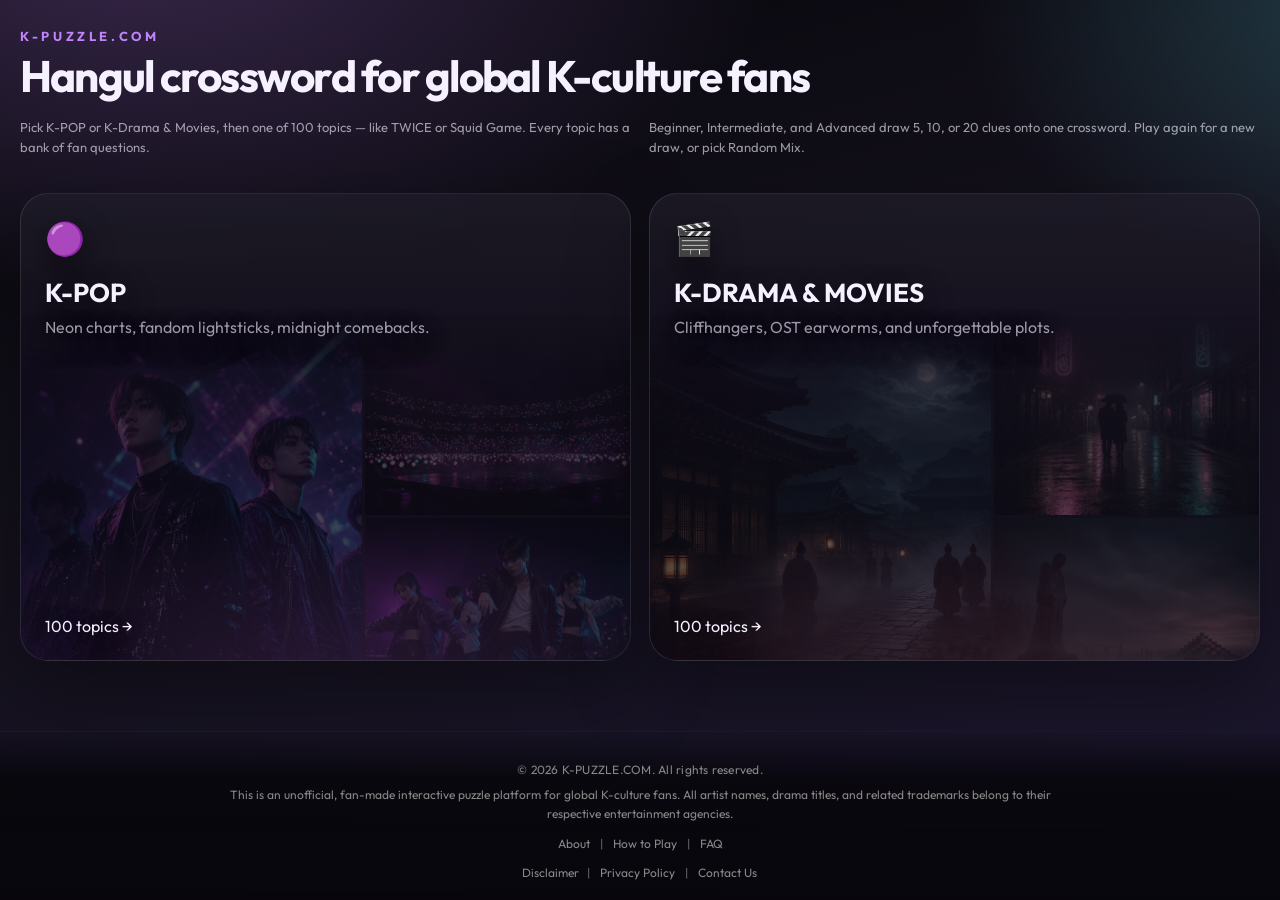
==== commit c6110a79: "feat: point the public site to kculture-puzzle.com." ====
--- a/index.html
+++ b/index.html
@@ -3,22 +3,24 @@
 <head>
   <meta charset="UTF-8">
   <meta name="viewport" content="width=device-width, initial-scale=1.0, viewport-fit=cover">
-  <title>K-PUZZLE.IO — Hangul Crossword</title>
+  <title>K-PUZZLE.COM — Hangul Crossword</title>
   <meta name="description" content="Hangul crossword puzzles for K-POP and K-Drama fans. Clear a topic, then share your time.">
-  <meta property="og:title" content="K-PUZZLE.IO — Hangul Crossword">
-  <meta property="og:description" content="I just cleared a Hangul crossword on K-PUZZLE.IO. Can you beat my time?">
+  <meta property="og:title" content="K-PUZZLE.COM — Hangul Crossword">
+  <meta property="og:description" content="I just cleared a Hangul crossword on K-PUZZLE.COM. Can you beat my time?">
   <meta property="og:type" content="website">
+  <meta property="og:url" content="https://kculture-puzzle.com/">
+  <link rel="canonical" href="https://kculture-puzzle.com/">
   <link rel="preconnect" href="https://fonts.googleapis.com">
   <link rel="preconnect" href="https://fonts.gstatic.com" crossorigin>
   <link href="https://fonts.googleapis.com/css2?family=Noto+Sans+KR:wght@500;700&family=Outfit:wght@400;600;800&display=swap" rel="stylesheet">
-  <link rel="stylesheet" href="css/styles.css?v=20260911e">
+  <link rel="stylesheet" href="css/styles.css?v=20260912f">
 </head>
 <body>
   <div id="app">
     <section id="lobby">
       <header class="topbar">
         <div class="brand">
-          <strong>K-PUZZLE.IO</strong>
+          <strong>K-PUZZLE.COM</strong>
           <h1>Hangul crossword for global K-culture fans</h1>
         </div>
         <div class="lede">
@@ -102,8 +104,15 @@
   </div>
 
   <footer class="site-footer" id="site-footer">
-    <p class="site-footer-copy">© 2026 K-PUZZLE.IO. All rights reserved.</p>
+    <p class="site-footer-copy">© 2026 K-PUZZLE.COM. All rights reserved.</p>
     <p class="site-footer-disclaimer">This is an unofficial, fan-made interactive puzzle platform for global K-culture fans. All artist names, drama titles, and related trademarks belong to their respective entertainment agencies.</p>
+    <nav class="site-footer-links" aria-label="About this site">
+      <a href="about.html">About</a>
+      <span class="site-footer-sep" aria-hidden="true">|</span>
+      <a href="how-to-play.html">How to Play</a>
+      <span class="site-footer-sep" aria-hidden="true">|</span>
+      <a href="faq.html">FAQ</a>
+    </nav>
     <nav class="site-footer-links" aria-label="Legal">
       <span>Disclaimer</span>
       <span class="site-footer-sep" aria-hidden="true">|</span>
@@ -121,7 +130,7 @@
       </header>
       <div class="site-modal-body">
         <p class="site-modal-updated">Last updated: September 11, 2026</p>
-        <p>K-PUZZLE.IO (“we”, “our”, or “the site”) is a fan-made Hangul crossword platform. This policy explains what information we collect, how cookies and advertising may be used, and the choices you have. Using the site means you agree to this policy.</p>
+        <p>K-PUZZLE.COM (“we”, “our”, or “the site”) is a fan-made Hangul crossword platform. This policy explains what information we collect, how cookies and advertising may be used, and the choices you have. Using the site means you agree to this policy.</p>
 
         <h3>Information we collect</h3>
         <p>We do not require an account. We may collect:</p>
@@ -144,7 +153,7 @@
 
         <h3>How we use information</h3>
         <ul>
-          <li>To operate, maintain, and improve K-PUZZLE.IO</li>
+          <li>To operate, maintain, and improve K-PUZZLE.COM</li>
           <li>To respond to inquiries sent through Contact Us</li>
           <li>To remember gameplay progress on your device</li>
           <li>To show ads and understand how the site is used</li>
@@ -155,7 +164,7 @@
         <p>Google and other advertising or infrastructure partners process data under their own policies. We do not control those third-party cookies or how those companies use the data they collect.</p>
 
         <h3>Children</h3>
-        <p>K-PUZZLE.IO is intended for a general audience and is not directed at children under 13. We do not knowingly collect personal information from children under 13.</p>
+        <p>K-PUZZLE.COM is intended for a general audience and is not directed at children under 13. We do not knowingly collect personal information from children under 13.</p>
 
         <h3>Changes</h3>
         <p>We may update this policy from time to time. The “Last updated” date at the top will change when we do. Continued use of the site after an update means you accept the revised policy.</p>
@@ -226,6 +235,7 @@
     </div>
   </div>
 
+  <script src="js/legal.js?v=20260912f"></script>
   <script src="js/topics-kpop.js?v=20260912e"></script>
   <script src="js/topics-kdrama.js?v=20260912e"></script>
   <script src="js/admin-store.js?v=20260912b"></script>
--- a/css/styles.css
+++ b/css/styles.css
@@ -75,7 +75,7 @@
   flex: 1 0 auto;
   width: min(1240px, calc(100% - 32px));
   margin: 0 auto;
-  padding: 28px 0 168px;
+  padding: 28px 0 188px;
 }
 
 #app:has(#game:not([hidden])) {
@@ -1249,7 +1249,7 @@
 
 @media (max-width: 768px) {
   #app {
-    padding-bottom: 196px;
+    padding-bottom: 220px;
   }
 
   html:has(#game:not([hidden])),
@@ -1605,3 +1605,170 @@
     touch-action: manipulation;
   }
 }
+
+body.info-page #app {
+  width: min(760px, calc(100% - 32px));
+  padding: 28px 0 40px;
+}
+
+body.info-page .site-footer {
+  position: static;
+  z-index: 1;
+  padding-top: 36px;
+  background: linear-gradient(180deg, transparent 0%, rgba(7, 6, 11, 0.55) 22%, rgba(7, 6, 11, 0.92) 100%);
+}
+
+.info-top {
+  display: flex;
+  flex-wrap: wrap;
+  align-items: center;
+  justify-content: space-between;
+  gap: 12px 20px;
+  margin-bottom: 32px;
+}
+
+.info-brand {
+  font-size: 13px;
+  font-weight: 700;
+  letter-spacing: 0.28em;
+  text-transform: uppercase;
+  color: var(--accent);
+  text-decoration: none;
+}
+
+.info-brand:hover,
+.info-brand:focus-visible {
+  color: var(--ink);
+}
+
+.info-nav {
+  display: flex;
+  flex-wrap: wrap;
+  align-items: center;
+  gap: 8px 16px;
+  font-size: 13px;
+}
+
+.info-nav a {
+  color: var(--muted);
+  text-decoration: none;
+}
+
+.info-nav a:hover,
+.info-nav a:focus-visible {
+  color: var(--ink);
+}
+
+.info-nav a[aria-current="page"] {
+  color: var(--ink);
+  text-decoration: underline;
+  text-underline-offset: 4px;
+}
+
+.info-nav .info-play {
+  color: var(--accent-2);
+}
+
+.info-kicker {
+  margin: 0 0 8px;
+  font-size: 12px;
+  font-weight: 600;
+  letter-spacing: 0.16em;
+  text-transform: uppercase;
+  color: var(--accent);
+}
+
+.info-article h1 {
+  margin: 0 0 16px;
+  font-size: clamp(28px, 5vw, 42px);
+  letter-spacing: -0.04em;
+}
+
+.info-article h2 {
+  margin: 32px 0 10px;
+  font-size: 20px;
+  letter-spacing: -0.03em;
+}
+
+.info-article h3 {
+  margin: 0 0 6px;
+  font-size: 16px;
+  letter-spacing: -0.02em;
+}
+
+.info-article p,
+.info-article li {
+  color: var(--muted);
+  font-size: 15px;
+  line-height: 1.7;
+}
+
+.info-article p {
+  margin: 0 0 14px;
+}
+
+.info-article ul {
+  margin: 0 0 16px;
+  padding-left: 1.2em;
+}
+
+.info-article a {
+  color: var(--accent-2);
+}
+
+.info-article strong {
+  color: var(--ink);
+  font-weight: 600;
+}
+
+.info-steps {
+  list-style: none;
+  margin: 0 0 8px;
+  padding: 0;
+  counter-reset: info-step;
+}
+
+.info-steps li {
+  counter-increment: info-step;
+  position: relative;
+  margin: 0 0 14px;
+  padding: 16px 18px 16px 58px;
+  border: 1px solid var(--line);
+  border-radius: 18px;
+  background: rgba(255, 255, 255, 0.03);
+}
+
+.info-steps li::before {
+  content: counter(info-step);
+  position: absolute;
+  left: 16px;
+  top: 16px;
+  width: 28px;
+  height: 28px;
+  display: grid;
+  place-items: center;
+  border-radius: 999px;
+  background: color-mix(in srgb, var(--accent) 22%, transparent);
+  color: var(--ink);
+  font-size: 13px;
+  font-weight: 700;
+}
+
+.info-steps p {
+  margin: 0;
+}
+
+@media (max-width: 768px) {
+  body.info-page #app {
+    padding-bottom: 28px;
+  }
+
+  .info-top {
+    flex-direction: column;
+    align-items: flex-start;
+  }
+
+  .info-steps li {
+    padding: 14px 14px 14px 52px;
+  }
+}
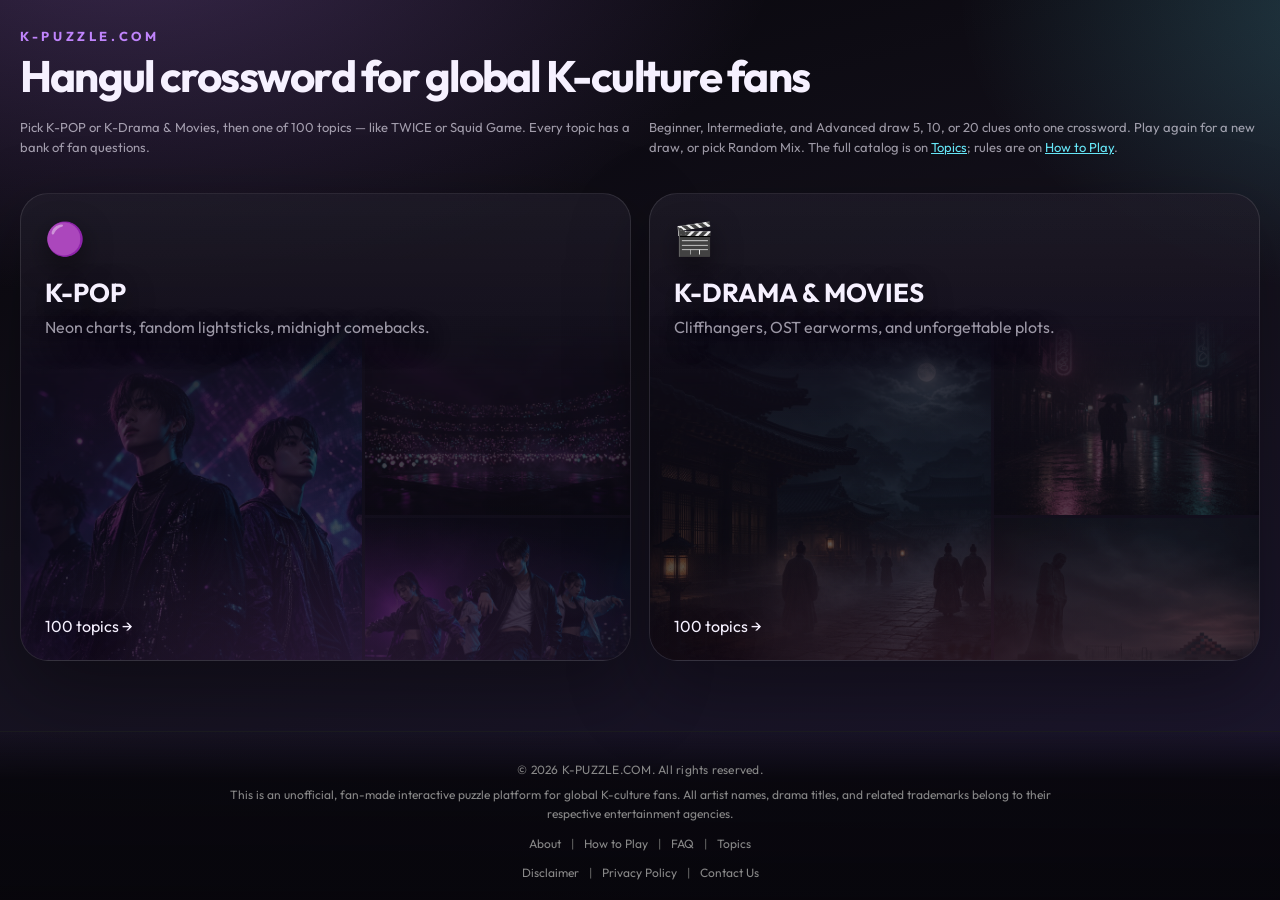
==== commit 072b04b7: "feat: publish sitemap and crawlable legal pages for search and ads. Co-authored-by: Cursor <cursorag" ====
--- a/index.html
+++ b/index.html
@@ -5,15 +5,43 @@
   <meta name="viewport" content="width=device-width, initial-scale=1.0, viewport-fit=cover">
   <title>K-PUZZLE.COM — Hangul Crossword</title>
   <meta name="description" content="Hangul crossword puzzles for K-POP and K-Drama fans. Clear a topic, then share your time.">
+  <meta name="robots" content="index,follow">
+  <meta name="theme-color" content="#07060b">
   <meta property="og:title" content="K-PUZZLE.COM — Hangul Crossword">
   <meta property="og:description" content="I just cleared a Hangul crossword on K-PUZZLE.COM. Can you beat my time?">
   <meta property="og:type" content="website">
   <meta property="og:url" content="https://kculture-puzzle.com/">
+  <meta property="og:site_name" content="K-PUZZLE.COM">
+  <meta property="og:locale" content="en_US">
+  <meta property="og:image" content="https://kculture-puzzle.com/img/themes/kpop-1.png">
+  <meta name="twitter:card" content="summary_large_image">
+  <meta name="twitter:title" content="K-PUZZLE.COM — Hangul Crossword">
+  <meta name="twitter:description" content="Hangul crossword puzzles for K-POP and K-Drama fans. Clear a topic, then share your time.">
+  <meta name="twitter:image" content="https://kculture-puzzle.com/img/themes/kpop-1.png">
   <link rel="canonical" href="https://kculture-puzzle.com/">
+  <link rel="icon" href="img/favicon.svg" type="image/svg+xml">
+  <!-- Paste Google / Naver / Bing site-verification meta tags on the next lines. -->
+  <script type="application/ld+json">
+  {
+    "@context": "https://schema.org",
+    "@type": "WebApplication",
+    "name": "K-PUZZLE.COM",
+    "url": "https://kculture-puzzle.com/",
+    "applicationCategory": "GameApplication",
+    "operatingSystem": "Any",
+    "inLanguage": "en",
+    "description": "Hangul crossword puzzles for K-POP and K-Drama fans. English clues, Korean syllable answers.",
+    "offers": {
+      "@type": "Offer",
+      "price": "0",
+      "priceCurrency": "USD"
+    }
+  }
+  </script>
   <link rel="preconnect" href="https://fonts.googleapis.com">
   <link rel="preconnect" href="https://fonts.gstatic.com" crossorigin>
   <link href="https://fonts.googleapis.com/css2?family=Noto+Sans+KR:wght@500;700&family=Outfit:wght@400;600;800&display=swap" rel="stylesheet">
-  <link rel="stylesheet" href="css/styles.css?v=20260912f">
+  <link rel="stylesheet" href="css/styles.css?v=20260912g">
 </head>
 <body>
   <div id="app">
@@ -25,7 +53,7 @@
         </div>
         <div class="lede">
           <p>Pick K-POP or K-Drama &amp; Movies, then one of 100 topics — like TWICE or Squid Game. Every topic has a bank of fan questions.</p>
-          <p>Beginner, Intermediate, and Advanced draw 5, 10, or 20 clues onto one crossword. Play again for a new draw, or pick Random Mix.</p>
+          <p>Beginner, Intermediate, and Advanced draw 5, 10, or 20 clues onto one crossword. Play again for a new draw, or pick Random Mix. The full catalog is on <a href="topics.html">Topics</a>; rules are on <a href="how-to-play.html">How to Play</a>.</p>
         </div>
       </header>
       <div id="theme-grid" class="theme-grid"></div>
@@ -112,90 +140,17 @@
       <a href="how-to-play.html">How to Play</a>
       <span class="site-footer-sep" aria-hidden="true">|</span>
       <a href="faq.html">FAQ</a>
+      <span class="site-footer-sep" aria-hidden="true">|</span>
+      <a href="topics.html">Topics</a>
     </nav>
     <nav class="site-footer-links" aria-label="Legal">
-      <span>Disclaimer</span>
-      <span class="site-footer-sep" aria-hidden="true">|</span>
-      <a href="#privacy-modal" id="open-privacy" aria-haspopup="dialog" aria-controls="privacy-modal">Privacy Policy</a>
-      <span class="site-footer-sep" aria-hidden="true">|</span>
-      <a href="#contact-modal" id="open-contact" aria-haspopup="dialog" aria-controls="contact-modal">Contact Us</a>
+      <a href="disclaimer.html">Disclaimer</a>
+      <span class="site-footer-sep" aria-hidden="true">|</span>
+      <a href="privacy.html">Privacy Policy</a>
+      <span class="site-footer-sep" aria-hidden="true">|</span>
+      <a href="contact.html">Contact Us</a>
     </nav>
   </footer>
-
-  <div id="privacy-modal" class="site-modal hidden" hidden role="dialog" aria-modal="true" aria-labelledby="privacy-title">
-    <div class="site-modal-card site-modal-card--wide">
-      <header class="site-modal-head">
-        <h2 id="privacy-title">Privacy Policy</h2>
-        <a href="#site-footer" class="site-modal-close" data-close-modal aria-label="Close">Close</a>
-      </header>
-      <div class="site-modal-body">
-        <p class="site-modal-updated">Last updated: September 11, 2026</p>
-        <p>K-PUZZLE.COM (“we”, “our”, or “the site”) is a fan-made Hangul crossword platform. This policy explains what information we collect, how cookies and advertising may be used, and the choices you have. Using the site means you agree to this policy.</p>
-
-        <h3>Information we collect</h3>
-        <p>We do not require an account. We may collect:</p>
-        <ul>
-          <li><strong>Play data stored on your device.</strong> Puzzle clear times and similar progress may be saved in your browser’s local storage so your rank and history can be shown on this device.</li>
-          <li><strong>Messages you send us.</strong> If you use Contact Us, we receive the email address you provide (so we can reply) and the contents of your message.</li>
-          <li><strong>Technical data.</strong> Standard server or advertising logs may include IP address, browser type, device type, referring URL, and pages viewed.</li>
-        </ul>
-
-        <h3>Cookies and similar technologies</h3>
-        <p>Cookies are small text files stored on your device. We and our partners may use cookies, pixels, and local storage to run the site, remember preferences, measure traffic, and show ads.</p>
-        <p>You can control cookies in your browser settings. Blocking some cookies may limit features such as saved progress or personalized ads.</p>
-
-        <h3>Google AdSense and advertising cookies</h3>
-        <p>This site uses Google AdSense to display advertisements. Third-party vendors, including Google, use cookies to serve ads based on your prior visits to this website or other websites.</p>
-        <p>Google’s use of advertising cookies enables it and its partners to serve ads to you based on your visit to this site and/or other sites on the Internet.</p>
-        <p>Users may opt out of personalized advertising by visiting <a href="https://www.google.com/settings/ads" target="_blank" rel="noopener noreferrer">Google Ads Settings</a>. You can also opt out of some third-party vendors’ use of cookies for personalized advertising at <a href="https://www.aboutads.info/choices/" target="_blank" rel="noopener noreferrer">www.aboutads.info/choices</a>.</p>
-        <p>How Google uses data from sites or apps that use its services is described here: <a href="https://policies.google.com/technologies/ads" target="_blank" rel="noopener noreferrer">Google Advertising Policies</a>.</p>
-        <p>These vendors may collect data such as your IP address, cookie identifiers, and browsing activity on this and other sites to show relevant ads, limit how often you see an ad, and measure ad performance.</p>
-
-        <h3>How we use information</h3>
-        <ul>
-          <li>To operate, maintain, and improve K-PUZZLE.COM</li>
-          <li>To respond to inquiries sent through Contact Us</li>
-          <li>To remember gameplay progress on your device</li>
-          <li>To show ads and understand how the site is used</li>
-        </ul>
-        <p>We do not sell your personal information.</p>
-
-        <h3>Third-party services</h3>
-        <p>Google and other advertising or infrastructure partners process data under their own policies. We do not control those third-party cookies or how those companies use the data they collect.</p>
-
-        <h3>Children</h3>
-        <p>K-PUZZLE.COM is intended for a general audience and is not directed at children under 13. We do not knowingly collect personal information from children under 13.</p>
-
-        <h3>Changes</h3>
-        <p>We may update this policy from time to time. The “Last updated” date at the top will change when we do. Continued use of the site after an update means you accept the revised policy.</p>
-
-        <h3>Contact</h3>
-        <p>Questions about this policy or your data can be sent with the Contact Us link in the site footer. Please include a reply email so we can respond.</p>
-      </div>
-    </div>
-  </div>
-
-  <div id="contact-modal" class="site-modal hidden" hidden role="dialog" aria-modal="true" aria-labelledby="contact-title">
-    <div class="site-modal-card">
-      <header class="site-modal-head">
-        <h2 id="contact-title">Contact Us</h2>
-        <a href="#site-footer" class="site-modal-close" data-close-modal aria-label="Close">Close</a>
-      </header>
-      <form id="contact-form" class="contact-form" novalidate>
-        <label class="contact-field">
-          <span>Your email</span>
-          <input id="contact-email" name="email" type="email" inputmode="email" autocomplete="email" required placeholder="you@email.com">
-        </label>
-        <label class="contact-field">
-          <span>Message</span>
-          <textarea id="contact-message" name="message" required rows="5" placeholder="A question, bug, or idea…"></textarea>
-        </label>
-        <input class="contact-honey" type="text" name="_honey" tabindex="-1" autocomplete="off" aria-hidden="true">
-        <p id="contact-status" class="contact-status" role="status"></p>
-        <button id="contact-submit" class="primary contact-submit" type="submit">Send</button>
-      </form>
-    </div>
-  </div>
 
   <div id="win" class="win hidden" hidden role="dialog" aria-modal="true" aria-labelledby="win-title">
     <canvas id="fireworks" class="fireworks" aria-hidden="true"></canvas>
@@ -235,7 +190,7 @@
     </div>
   </div>
 
-  <script src="js/legal.js?v=20260912f"></script>
+  <script src="js/legal.js?v=20260912g"></script>
   <script src="js/topics-kpop.js?v=20260912e"></script>
   <script src="js/topics-kdrama.js?v=20260912e"></script>
   <script src="js/admin-store.js?v=20260912b"></script>
--- a/css/styles.css
+++ b/css/styles.css
@@ -178,6 +178,10 @@
 
 .lede p {
   margin: 0;
+}
+
+.lede a {
+  color: var(--accent-2);
 }
 
 .pill {
@@ -921,8 +925,54 @@
 }
 
 .contact-form {
+  position: relative;
   display: grid;
   gap: 12px;
+}
+
+.info-contact-form {
+  margin: 8px 0 24px;
+  max-width: 420px;
+}
+
+.info-updated {
+  margin: -8px 0 16px !important;
+  font-size: 12px;
+  letter-spacing: 0.04em;
+  text-transform: uppercase;
+  color: #888;
+}
+
+.topic-catalog {
+  display: grid;
+  grid-template-columns: repeat(auto-fill, minmax(220px, 1fr));
+  gap: 8px 12px;
+  margin: 0 0 28px;
+  padding: 0;
+  list-style: none;
+}
+
+.topic-catalog li {
+  display: flex;
+  flex-wrap: wrap;
+  align-items: baseline;
+  gap: 6px 10px;
+  margin: 0;
+  padding: 10px 12px;
+  border: 1px solid var(--line);
+  border-radius: 14px;
+  background: rgba(255, 255, 255, 0.03);
+  font-size: 14px;
+  line-height: 1.4;
+}
+
+.topic-catalog strong {
+  color: var(--ink);
+}
+
+.topic-catalog span {
+  color: var(--muted);
+  font-family: "Noto Sans KR", sans-serif;
 }
 
 .contact-field {
